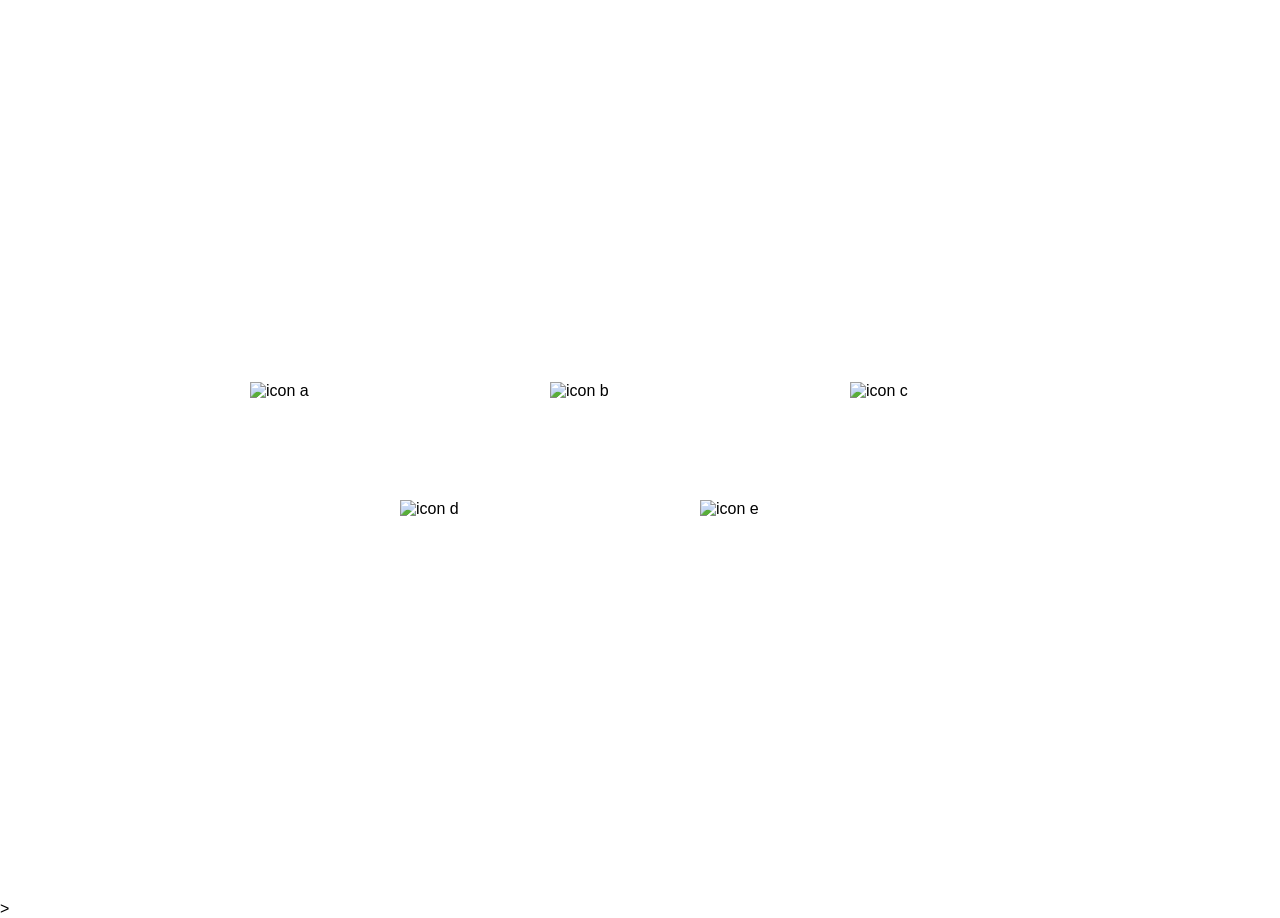
==== 1.html @ 6925b979 "Add files via upload" ====
<!DOCTYPE html>
<html lang="en">

<head>
    <meta charset="UTF-8">
    <meta name="viewport" content="width=device-width, initial-scale=1.0">
    <title>The Circular Ruins</title>

    <link rel="stylesheet" href="style1.css">
</head>

<body>
    <div class="icongrid">
        <div class="icon" data-title="Sleep" data-text="He took up the heart again, invoked the name of a planet, and undertook the vision of another of the principle organs. Within a year he had come to the skeleton and the eyelids. The innumerable hair was perhaps the most difficult task." data-hover="I will pioneer a new way and unfold the deepest mysteries of creation."><img src="img/angelonhand.png" alt="icon a"></div>
        <div class="icon" data-title="Fate.Intent.Purpose" data-text="he took up the heart again, invoked the name of a planet, and undertook the vision of another of the principle organs. Within a year he had come to the skeleton and the eyelids. The innumerable hair was perhaps the most difficult task."><img src="img/organs.png" alt="icon b"></div>
        <div class="icon" data-title="Circular Time" data-text="The task is endless."><img src="img/organs.png" alt="icon c"></div>
        <div class="icon" data-title="The Cell" data-text="A solitary chamber."><img src="img/angelonhand.png" alt="icon d"></div>
        <div class="icon" data-title="Abandonment" data-text="The creator withdraws."><img src="img/organs.png" alt="icon e"></div>
    </div>

<!-- icons for spinn-->>    <div id="circleContainer" style="display:none;">
       <div class="icon" data-title="Sleep" data-text="He took up the heart again, invoked the name of a planet, and undertook the vision of another of the principle organs. Within a year he had come to the skeleton and the eyelids. The innumerable hair was perhaps the most difficult task." data-hover="I will pioneer a new way and unfold the deepest mysteries of creation."><img src="img/angelonhand.png" alt="icon a"></div>
        <div class="icon" data-title="Fate.Intent.Purpose" data-text="he took up the heart again, invoked the name of a planet, and undertook the vision of another of the principle organs. Within a year he had come to the skeleton and the eyelids. The innumerable hair was perhaps the most difficult task."><img src="img/organs.png" alt="icon b"></div>
        <div class="icon" data-title="Circular Time" data-text="The task is endless."><img src="img/organs.png" alt="icon c"></div>
        <div class="icon" data-title="The Cell" data-text="A solitary chamber."><img src="img/angelonhand.png" alt="icon d"></div>
        <div class="icon" data-title="Abandonment" data-text="The creator withdraws."><img src="img/organs.png" alt="icon e"></div>
    </div>

    <div id="sidebar">
        <button id="closeBtn">×</button>

        <h2 id="sidebarTitle"></h2>

        <div class="transform-text">
            <span class="text-original" id="sidebarText"></span>
            <span class="text-hover" id="sidebarHover"></span>
        </div>
    </div>


    <script src="script1.js"></script>
</body>

</html>
---- style1.css ----
@font-face {
  font-family: 'Caslonia';
  src: url('fonts/Caslonia.otf') format('opentype');
}

@font-face {
  font-family: 'Almendra';
  src: url('fonts/Almendra.ttf') format('opentype');
}

body {
  margin: 0;
  background: #fff;
  color: #000;
  font-family: sans-serif;
}

/* ===== GRID (initial state) ===== */
.icongrid {
  /* use flex so each row is centered automatically (works for 3/2/1 items per row) */
  display: flex;
  flex-wrap: wrap;
  gap: 40px;
  max-width: 920px;
  /* width allowing three items per row comfortably */
  margin: 0 auto;
  /* horizontal centering; vertical centering handled by min-height below */
  justify-content: center;
  align-content: center;
  min-height: 100vh;
}

.icon {
  display: flex;
  flex-direction: column;
  justify-content: center;
  align-items: center;
  padding: 30px;
  cursor: pointer;
  /* fixed width so flex rows wrap predictably */
  flex: 0 0 200px;
  max-width: 400px;
}

.icon img {
  width: 180px;
  height: auto;
  display: block;
}

/* ===== HALF CIRCLE ===== */
#circleContainer {
  position: fixed;
  left: -400px;
  /* half hidden */
  top: 50%;
  transform: translateY(-50%);
  width: 800px;
  height: 800px;
  display: none;
  z-index: 100;
}

#circleContainer .icon {
  position: absolute;
  top: 50%;
  left: 50%;
  transform-origin: center;
}

#circleContainer .icon img {
  width: 70px;
}


/* ===== SIDEBAR ===== */
#sidebar {
  position: fixed;
  top: 0;
  right: -100%;
  width: 800px;
  max-width: 90vw;
  height: 100%;
  background: #fff;
  border-left: 1px solid #000;
  padding: 24px;
  transition: right 0.35s ease;
  z-index: 200;
}

#sidebar.open {
  right: 0;
}

#closeBtn {
  background: none;
  border: none;
  font-size: 26px;
  cursor: pointer;
  margin-bottom: 20px;
}

#sidebarTitle {
  margin-top: 10px;
  margin-left: 20px;
}

/* ===== TEXT TRANSFORM EFFECT ===== */

.transform-text {
  position: relative;
  font-size: 22px;
  line-height: 1.5;
  margin-top: 20px;
  cursor: pointer;
}

/* Stack texts in same position */
.text-original,
.text-hover {
  margin: 20px;
  position: absolute;
  top: 0;
  left: 0;
  width: 100%;
  transition: opacity 1.5s ease;
}

/* Default state */
.text-original {
  font-family: "Caslonia";
  font-size: 35px;
  font-weight: light;
  opacity: 1;
}

/* Hover state text style */
.text-hover {
  position: absolute;
  opacity: 0;
  color: #8e8b8b;
  font-family: "Almendra";
  font-size: 30px;
}

/* Transform on hover */
.transform-text:hover .text-original {
  opacity: 0;
}

.transform-text:hover .text-hover {
  opacity: 1;
}
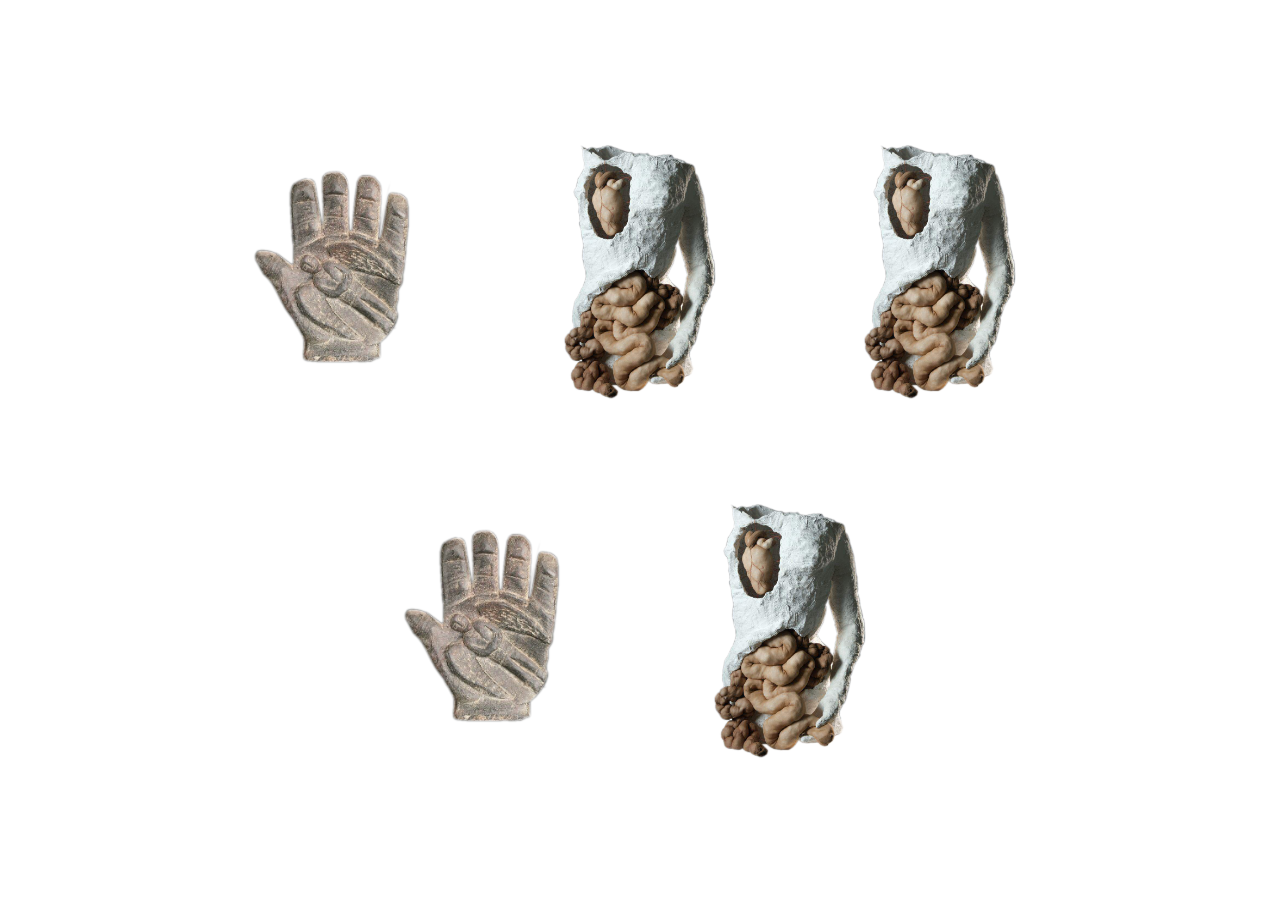
==== commit 3bbafb05: "feb13" ====
--- a/1.html
+++ b/1.html
@@ -10,6 +10,7 @@
 </head>
 
 <body>
+    <!-- Grid icons: initial view -->
     <div class="icongrid">
         <div class="icon" data-title="Sleep" data-text="He took up the heart again, invoked the name of a planet, and undertook the vision of another of the principle organs. Within a year he had come to the skeleton and the eyelids. The innumerable hair was perhaps the most difficult task." data-hover="I will pioneer a new way and unfold the deepest mysteries of creation."><img src="img/angelonhand.png" alt="icon a"></div>
         <div class="icon" data-title="Fate.Intent.Purpose" data-text="he took up the heart again, invoked the name of a planet, and undertook the vision of another of the principle organs. Within a year he had come to the skeleton and the eyelids. The innumerable hair was perhaps the most difficult task."><img src="img/organs.png" alt="icon b"></div>
@@ -18,16 +19,20 @@
         <div class="icon" data-title="Abandonment" data-text="The creator withdraws."><img src="img/organs.png" alt="icon e"></div>
     </div>
 
-<!-- icons for spinn-->>    <div id="circleContainer" style="display:none;">
+    <!-- Half-circle Ferris wheel (hidden initially) -->
+    <div id="circleContainer" style="display:none;">
        <div class="icon" data-title="Sleep" data-text="He took up the heart again, invoked the name of a planet, and undertook the vision of another of the principle organs. Within a year he had come to the skeleton and the eyelids. The innumerable hair was perhaps the most difficult task." data-hover="I will pioneer a new way and unfold the deepest mysteries of creation."><img src="img/angelonhand.png" alt="icon a"></div>
         <div class="icon" data-title="Fate.Intent.Purpose" data-text="he took up the heart again, invoked the name of a planet, and undertook the vision of another of the principle organs. Within a year he had come to the skeleton and the eyelids. The innumerable hair was perhaps the most difficult task."><img src="img/organs.png" alt="icon b"></div>
         <div class="icon" data-title="Circular Time" data-text="The task is endless."><img src="img/organs.png" alt="icon c"></div>
         <div class="icon" data-title="The Cell" data-text="A solitary chamber."><img src="img/angelonhand.png" alt="icon d"></div>
-        <div class="icon" data-title="Abandonment" data-text="The creator withdraws."><img src="img/organs.png" alt="icon e"></div>
+        <div class="icon" data-title="Abandonment" data-text="The creator withdraws."><img src="img/organs.pn" alt="icon e"></div>
     </div>
 
+    <!-- Sidebar -->
+    <!-- Sidebar -->
     <div id="sidebar">
         <button id="closeBtn">×</button>
+
 
         <h2 id="sidebarTitle"></h2>
 
--- a/style1.css
+++ b/style1.css
@@ -102,7 +102,6 @@
 
 #sidebarTitle {
   margin-top: 10px;
-  margin-left: 20px;
 }
 
 /* ===== TEXT TRANSFORM EFFECT ===== */
